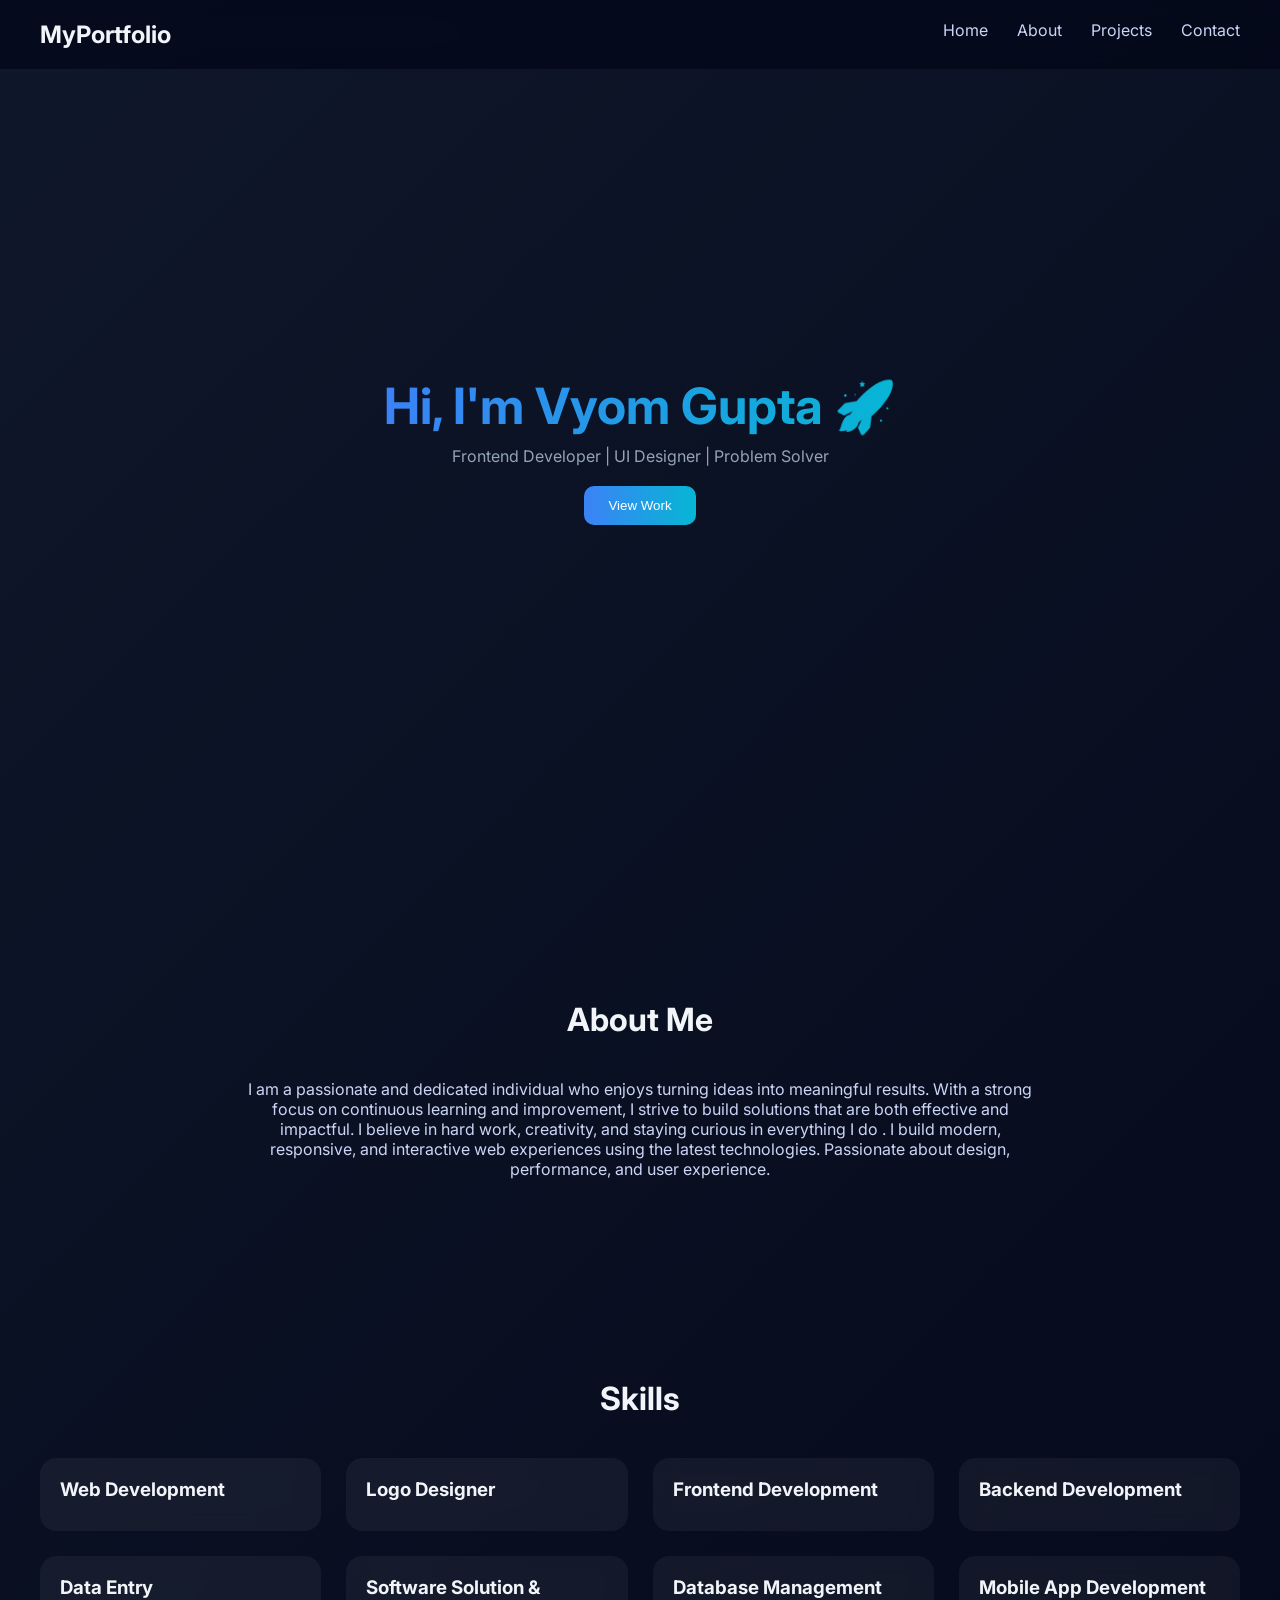
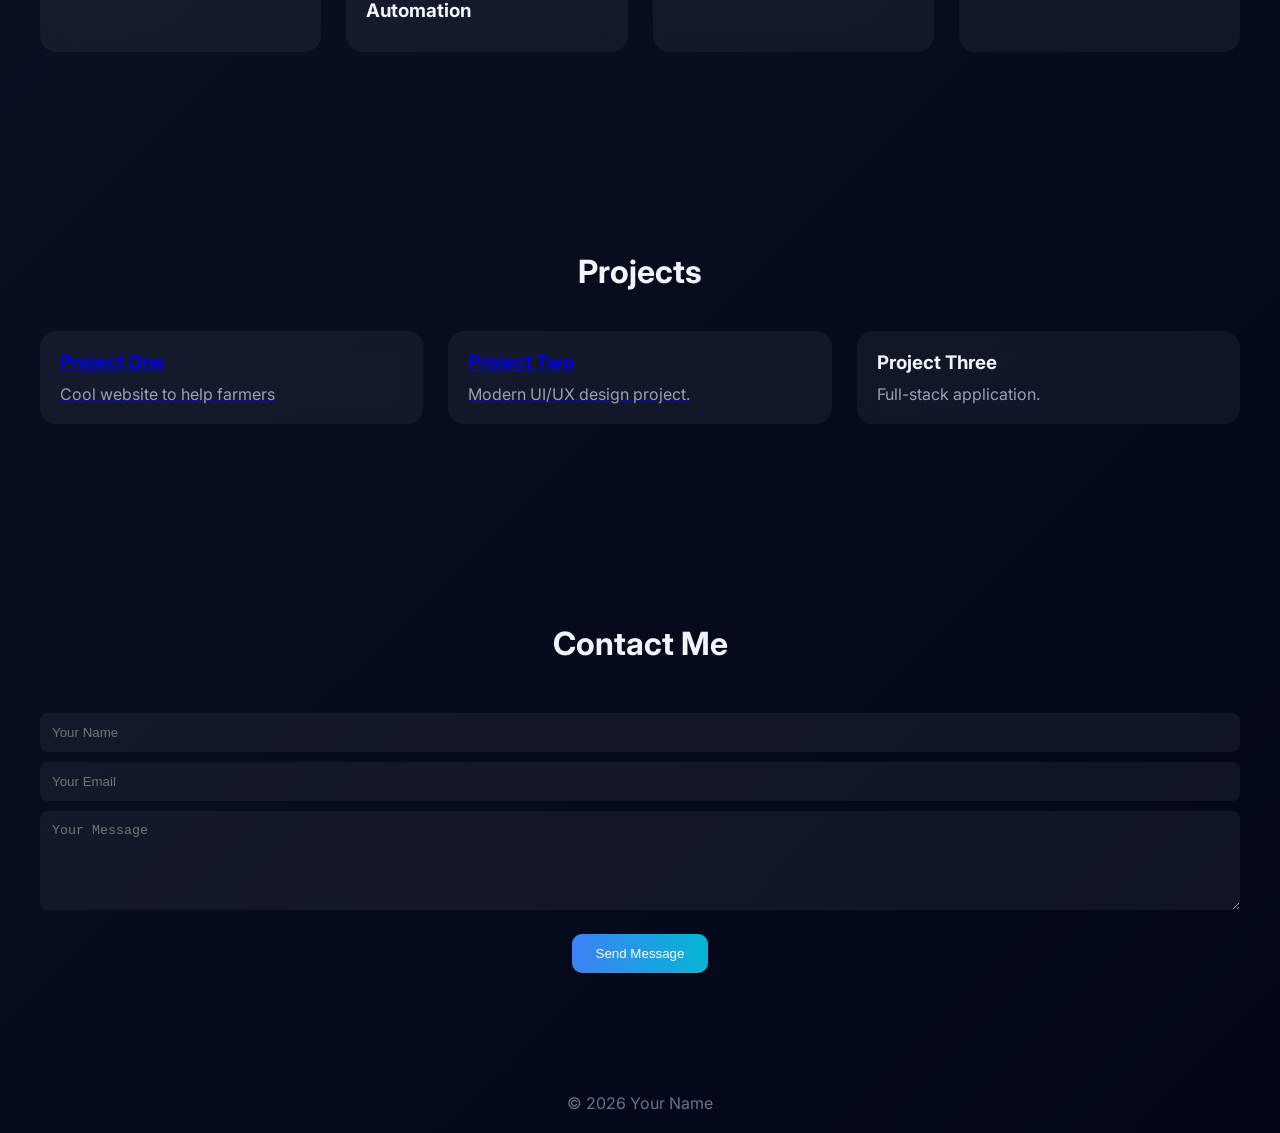
==== index1.html @ 117918a1 "Add files via upload" ====
<!DOCTYPE html>
<html lang="en">

<head>
  <meta charset="UTF-8" />
  <meta name="viewport" content="width=device-width, initial-scale=1.0" />
  <title>Advanced Portfolio</title>
  <link href="https://fonts.googleapis.com/css2?family=Inter:wght@300;400;600;700&display=swap" rel="stylesheet">
  <style>
    * {
      margin: 0;
      padding: 0;
      box-sizing: border-box;
    }

    body {
      font-family: 'Inter', sans-serif;
      background: linear-gradient(135deg, #0f172a, #020617);
      color: #f1f5f9;
      scroll-behavior: smooth;
    }

    header {
      position: fixed;
      width: 100%;
      top: 0;
      display: flex;
      justify-content: space-between;
      padding: 20px 40px;
      backdrop-filter: blur(10px);
      background: rgba(2, 6, 23, 0.7);
      z-index: 1000;
    }

    nav a {
      color: #cbd5f5;
      margin-left: 25px;
      text-decoration: none;
      position: relative;
    }

    nav a::after {
      content: '';
      position: absolute;
      width: 0;
      height: 2px;
      background: #3b82f6;
      bottom: -5px;
      left: 0;
      transition: 0.3s;
    }

    nav a:hover::after {
      width: 100%;
    }

    .hero {
      height: 100vh;
      display: flex;
      flex-direction: column;
      justify-content: center;
      align-items: center;
      text-align: center;
    }

    .hero h1 {
      font-size: 50px;
      background: linear-gradient(90deg, #3b82f6, #06b6d4);
      -webkit-background-clip: text;
      color: transparent;
    }

    .hero p {
      margin-top: 10px;
      color: #94a3b8;
    }

    .btn {
      margin-top: 20px;
      padding: 12px 24px;
      border-radius: 10px;
      border: none;
      background: linear-gradient(90deg, #3b82f6, #06b6d4);
      color: white;
      cursor: pointer;
      transition: transform 0.3s;
    }

    .btn:hover {
      transform: scale(1.05);
    }

    section {
      padding: 100px 40px;
    }

    .section-title {
      font-size: 32px;
      margin-bottom: 40px;
      text-align: center;
    }

    .projects {
      display: grid;
      grid-template-columns: repeat(auto-fit, minmax(280px, 1fr));
      gap: 25px;
    }

    .card {
      background: rgba(255, 255, 255, 0.05);
      border-radius: 16px;
      padding: 20px;
      backdrop-filter: blur(10px);
      transition: 0.3s;
    }

    .card:hover {
      transform: translateY(-10px) scale(1.02);
      background: rgba(255, 255, 255, 0.08);
    }

    .card h3 {
      margin-bottom: 10px;
    }

    .card p {
      color: #94a3b8;
    }

    .about {
      max-width: 800px;
      margin: auto;
      text-align: center;
      color: #cbd5f5;
    }

    .contact {
      text-align: center;
    }

    input,
    textarea {
      width: 100%;
      padding: 12px;
      margin-top: 10px;
      border-radius: 8px;
      border: none;
      background: rgba(255, 255, 255, 0.05);
      color: white;
    }

    footer {
      text-align: center;
      padding: 20px;
      color: #64748b;
    }

    /* Animation */
    .fade-in {
      opacity: 0;
      transform: translateY(20px);
      transition: all 0.8s ease;
    }

    .show {
      opacity: 1;
      transform: translateY(0);
    }

    @media(max-width:768px) {
      header {
        padding: 15px 20px;
      }

      .hero h1 {
        font-size: 32px;
      }
    }
  </style>
</head>

<body>

  <header>
    <h2>MyPortfolio</h2>
    <nav>
      <a href="#home">Home</a>
      <a href="#about">About</a>
      <a href="#projects">Projects</a>
      <a href="#contact">Contact</a>
    </nav>
  </header>

  <section id="home" class="hero">
    <h1>Hi, I'm Vyom Gupta 🚀</h1>
    <p>Frontend Developer | UI Designer | Problem Solver</p>
    <button class="btn" onclick="scrollToSection('projects')">View Work</button>
  </section>

  <section id="about" class="fade-in">
    <h2 class="section-title">About Me</h2>
    <p class="about">I am a passionate and dedicated individual who enjoys turning ideas into meaningful results. With a strong focus on continuous learning and improvement, I strive to build solutions that are both effective and impactful. I believe in hard work, creativity, and staying curious in everything I do . I build modern, responsive, and interactive web experiences using the latest technologies.
      Passionate about design, performance, and user experience.</p>
  </section>

  <section id="projects" class="fade-in">
    <h2 class="section-title">Skills</h2>
    <div class="projects">
      <div class="card">
        <h3>Web Development</h3>
      </div>
      <div class="card">
        <h3>Logo Designer</h3>
      </div>
      <div class="card">
        <h3>Frontend Development </h3>
      </div>
      <div class="card">
        <h3>Backend Development</h3>
      </div>
      <div class="card">
        <h3>Data Entry</h3>
      </div>
      <div class="card">
        <h3>Software Solution & Automation </h3>
      </div>
      <div class="card">
        <h3>Database Management </h3>
      </div>
      <div class="card">
        <h3>Mobile App Development </h3>
      </div>
    </div>
  </section>

  <section id="projects" class="fade-in">
    <h2 class="section-title">Projects</h2>
    <div class="projects">
      <a href="https://kisan-setu-gamma.vercel.app/" class="overlay">
        <div class="card">
          <h3>Project One</h3>
          <p>Cool website to help farmers</p>
        </div>
      </a>
      <a href="https://vyoms-spectacular-site-5c1d6c.webflow.io/" class="overlay">
        <div class="card">
          <h3>Project Two</h3>
          <p>Modern UI/UX design project.</p>
        </div>
      </a>
      
      <div class="card">
        <h3>Project Three</h3>
        <p>Full-stack application.</p>
      </div>
    </div>
  </section>

  <section id="contact" class="fade-in contact">
    <h2 class="section-title">Contact Me</h2>
    <input type="text" placeholder="Your Name">
    <input type="email" placeholder="Your Email">
    <textarea rows="5" placeholder="Your Message"></textarea>
    <button class="btn">Send Message</button>
  </section>

  <footer>
    <p>© 2026 Your Name</p>
  </footer>

  <script>
    function scrollToSection(id) {
      document.getElementById(id).scrollIntoView({ behavior: 'smooth' });
    }

    const observer = new IntersectionObserver(entries => {
      entries.forEach(entry => {
        if (entry.isIntersecting) {
          entry.target.classList.add('show');
        }
      });
    });

    document.querySelectorAll('.fade-in').forEach(el => observer.observe(el));
  </script>

</body>

</html>
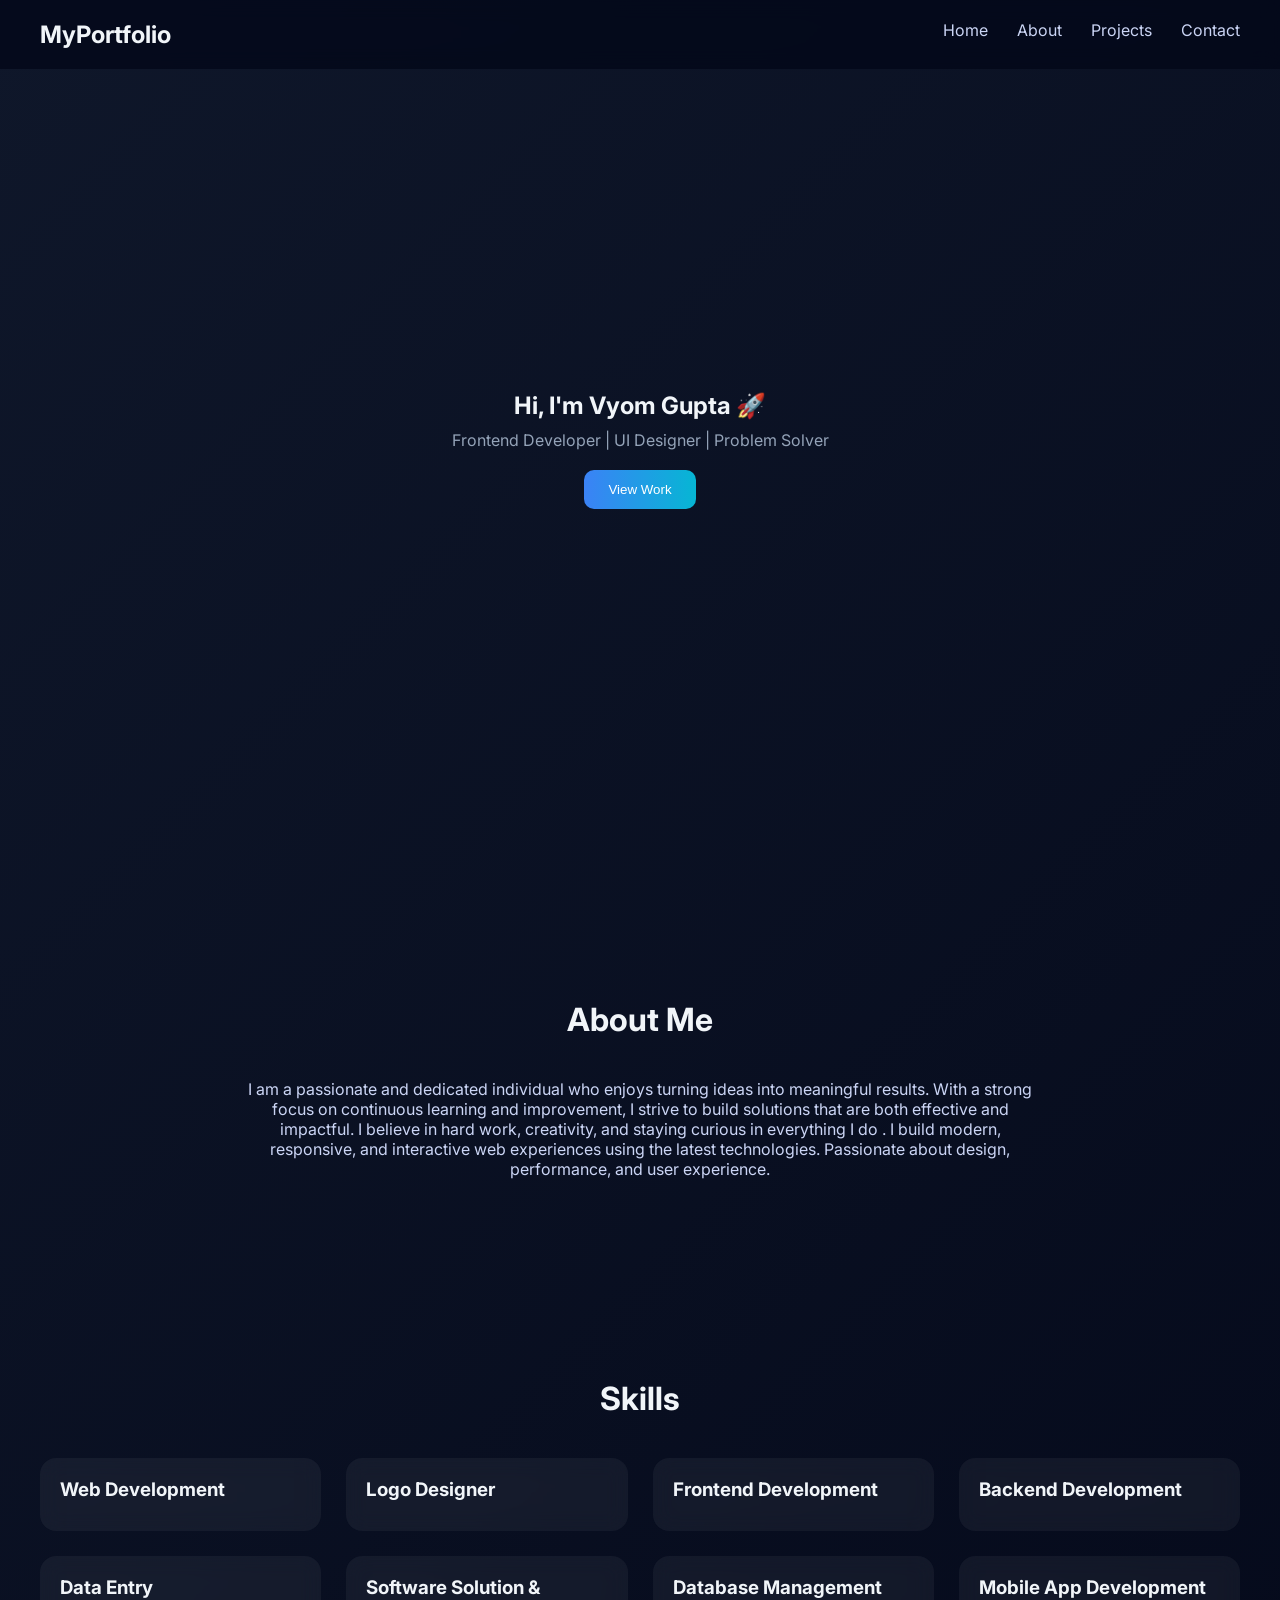
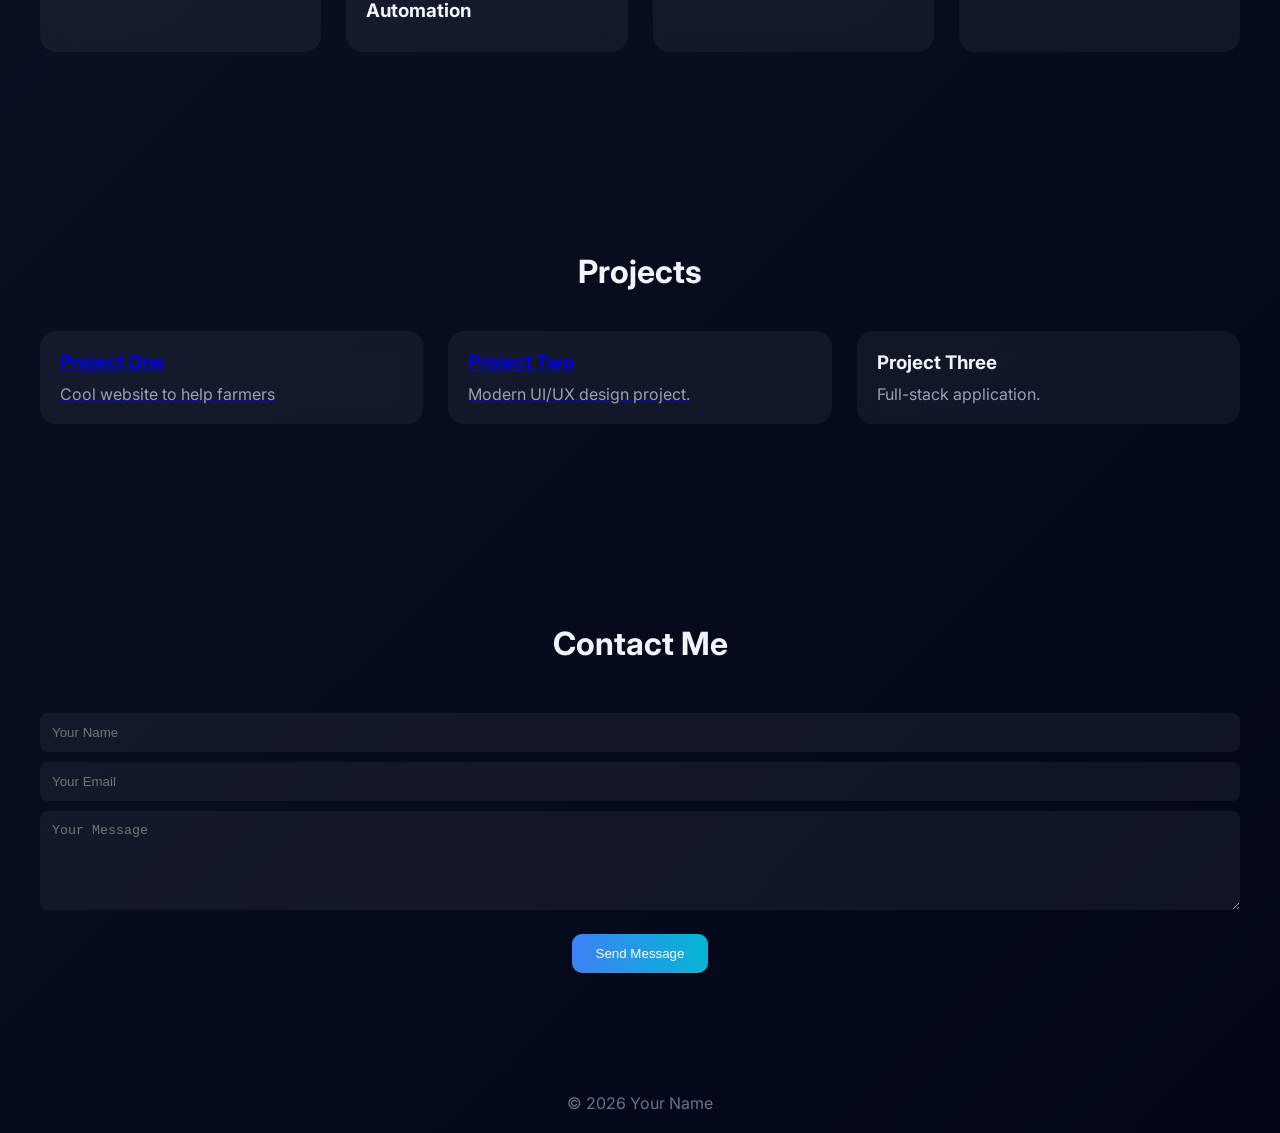
==== commit b58d3db2: "Update index1.html" ====
--- a/index1.html
+++ b/index1.html
@@ -62,14 +62,6 @@
       align-items: center;
       text-align: center;
     }
-
-    .hero h1 {
-      font-size: 50px;
-      background: linear-gradient(90deg, #3b82f6, #06b6d4);
-      -webkit-background-clip: text;
-      color: transparent;
-    }
-
     .hero p {
       margin-top: 10px;
       color: #94a3b8;
@@ -286,4 +278,4 @@
 
 </body>
 
-</html>+</html>
